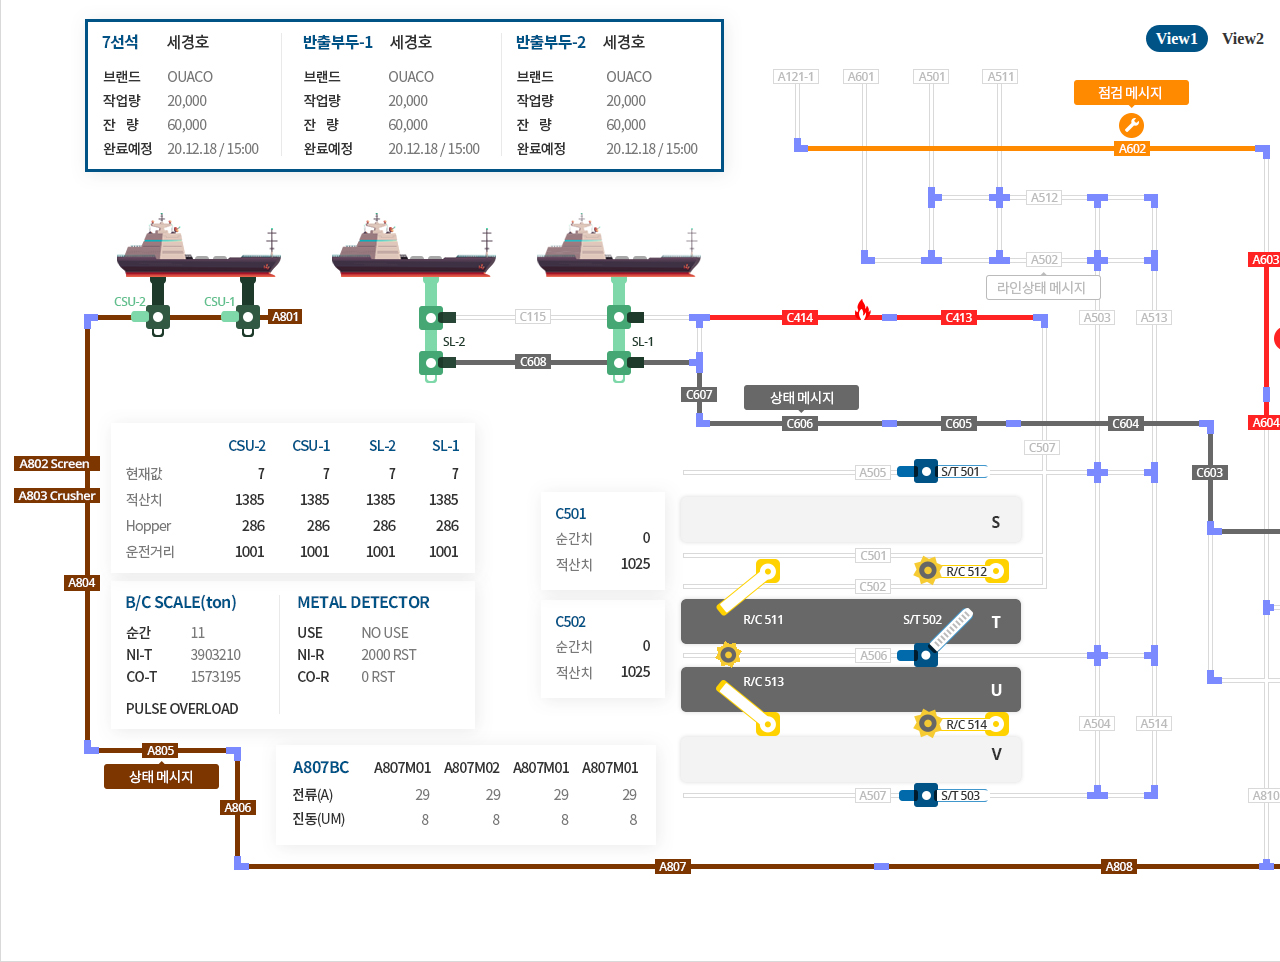
==== index.html @ 5bb2e585 "타이틀 수정" ====
<html>
	<title>포스코 모니터링 페이지_201228</title>
	<body>
		<style>
			body{margin:0; padding:0;}
			.main_bg{background:url('img/posco_1.jpg')no-repeat center; height:962px; width:1920px; margin:0 auto; position:relative;}
			.cogwheel{position:relative; width:100%; height:100%;}
			.cogwheel p{position:absolute;}
			.cogwheel .reclaimer_left1{left:715px; bottom:277px;}
			.cogwheel .reclaimer_left2{right:470px; bottom:405px;}
			.view_link{position:absolute; right:580px; z-index:333; top:30px;}
			.view_link a{text-decoration:blink; color:#333; font-weight:bold; padding:5px 10px; border-radius:50px;}
			.view_link a.on{color:#fff; background:#005386;}
		</style>
		<div class="main_bg">
			<div class="view_link">
				<a class="on" href="#">View1</a>
				<a href="view2.html">View2</a>
				<a href="view3.html">View3</a>
			</div>
			<div class="cogwheel">
				<p class="reclaimer_left1"><img src="img/reclaimer_left.gif"></p>
				<p class="reclaimer_left2"><img src="img/reclaimer_left.gif"></p>
			</div>
		</div>
	</body>
</html>
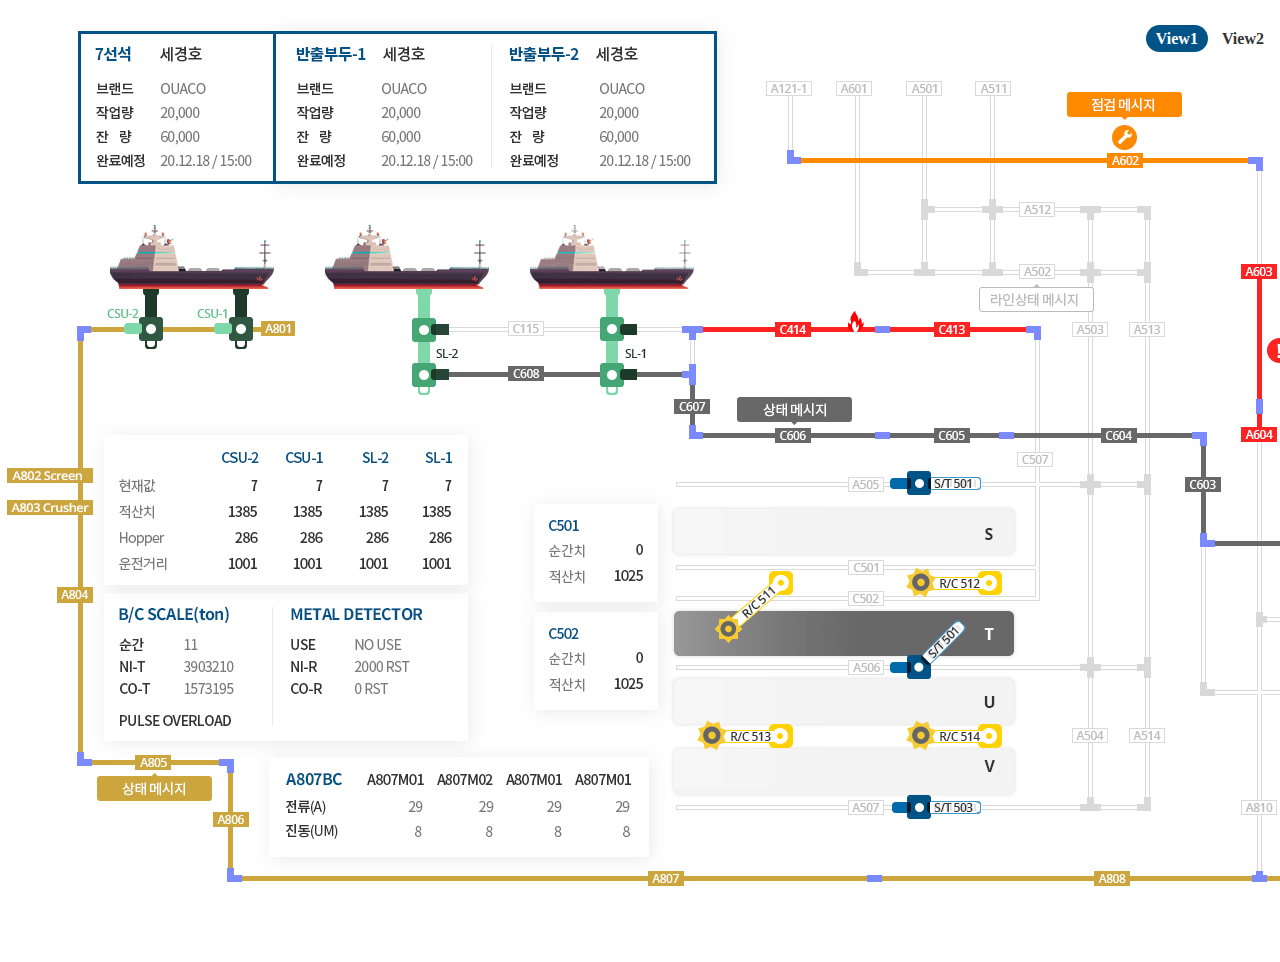
==== commit b4ba80ba: "위치 및 이미지 수정" ====
--- a/index.html
+++ b/index.html
@@ -6,8 +6,8 @@
 			.main_bg{background:url('img/posco_1.jpg')no-repeat center; height:962px; width:1920px; margin:0 auto; position:relative;}
 			.cogwheel{position:relative; width:100%; height:100%;}
 			.cogwheel p{position:absolute;}
-			.cogwheel .reclaimer_left1{left:715px; bottom:277px;}
-			.cogwheel .reclaimer_left2{right:470px; bottom:405px;}
+			.cogwheel .reclaimer_left1{left:715px; bottom:303px;}
+			.cogwheel .reclaimer_left2{right:470px; bottom:430px;}
 			.view_link{position:absolute; right:580px; z-index:333; top:30px;}
 			.view_link a{text-decoration:blink; color:#333; font-weight:bold; padding:5px 10px; border-radius:50px;}
 			.view_link a.on{color:#fff; background:#005386;}
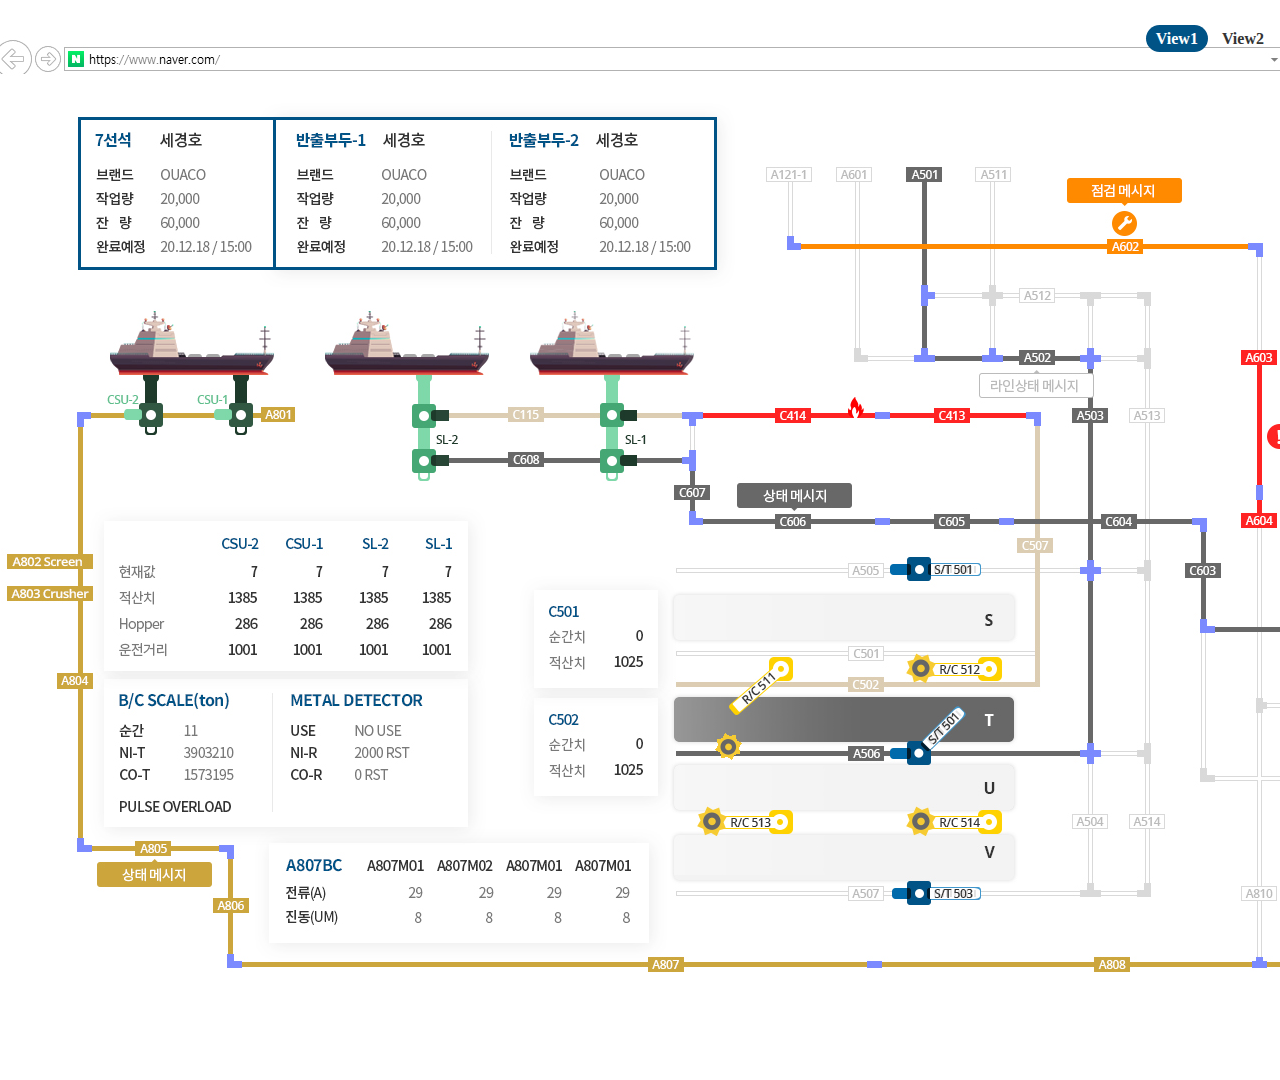
==== commit 88772641: "이미지 수정3차" ====
--- a/index.html
+++ b/index.html
@@ -3,7 +3,7 @@
 	<body>
 		<style>
 			body{margin:0; padding:0;}
-			.main_bg{background:url('img/posco_1.jpg')no-repeat center; height:962px; width:1920px; margin:0 auto; position:relative;}
+			.main_bg{background:url('img/posco_1.jpg')no-repeat center; height:1080px; width:1920px; margin:0 auto; position:relative;}
 			.cogwheel{position:relative; width:100%; height:100%;}
 			.cogwheel p{position:absolute;}
 			.cogwheel .reclaimer_left1{left:715px; bottom:303px;}
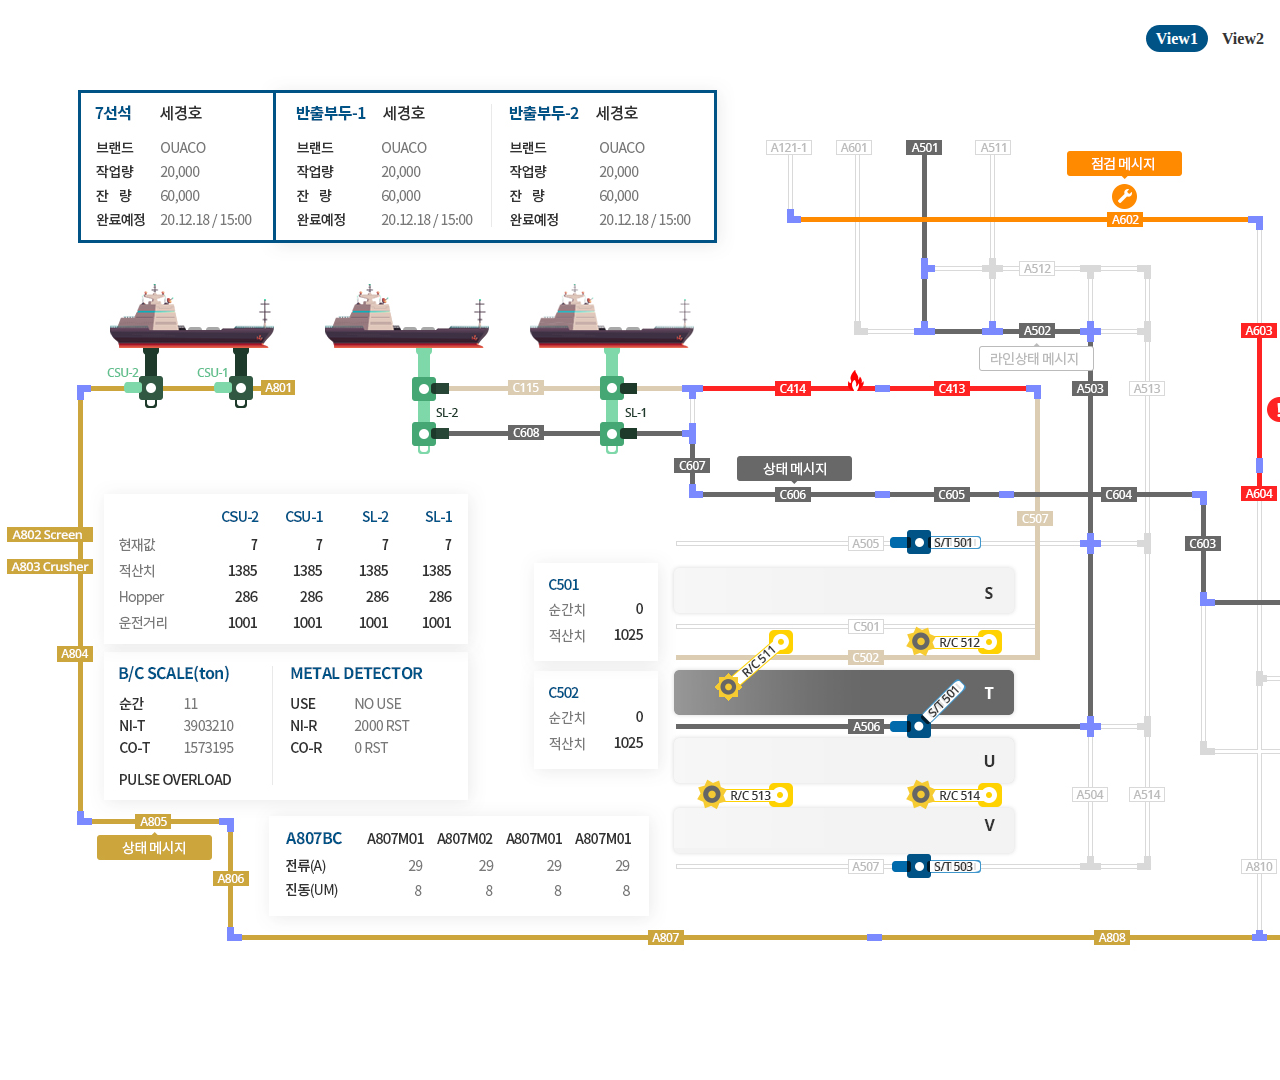
==== commit d7a9a5ac: "소스수정" ====
--- a/index.html
+++ b/index.html
@@ -6,8 +6,8 @@
 			.main_bg{background:url('img/posco_1.jpg')no-repeat center; height:1080px; width:1920px; margin:0 auto; position:relative;}
 			.cogwheel{position:relative; width:100%; height:100%;}
 			.cogwheel p{position:absolute;}
-			.cogwheel .reclaimer_left1{left:715px; bottom:303px;}
-			.cogwheel .reclaimer_left2{right:470px; bottom:430px;}
+			.cogwheel .reclaimer_left1{left:715px; bottom:363px;}
+			.cogwheel .reclaimer_left2{right:470px; bottom:490px;}
 			.view_link{position:absolute; right:580px; z-index:333; top:30px;}
 			.view_link a{text-decoration:blink; color:#333; font-weight:bold; padding:5px 10px; border-radius:50px;}
 			.view_link a.on{color:#fff; background:#005386;}
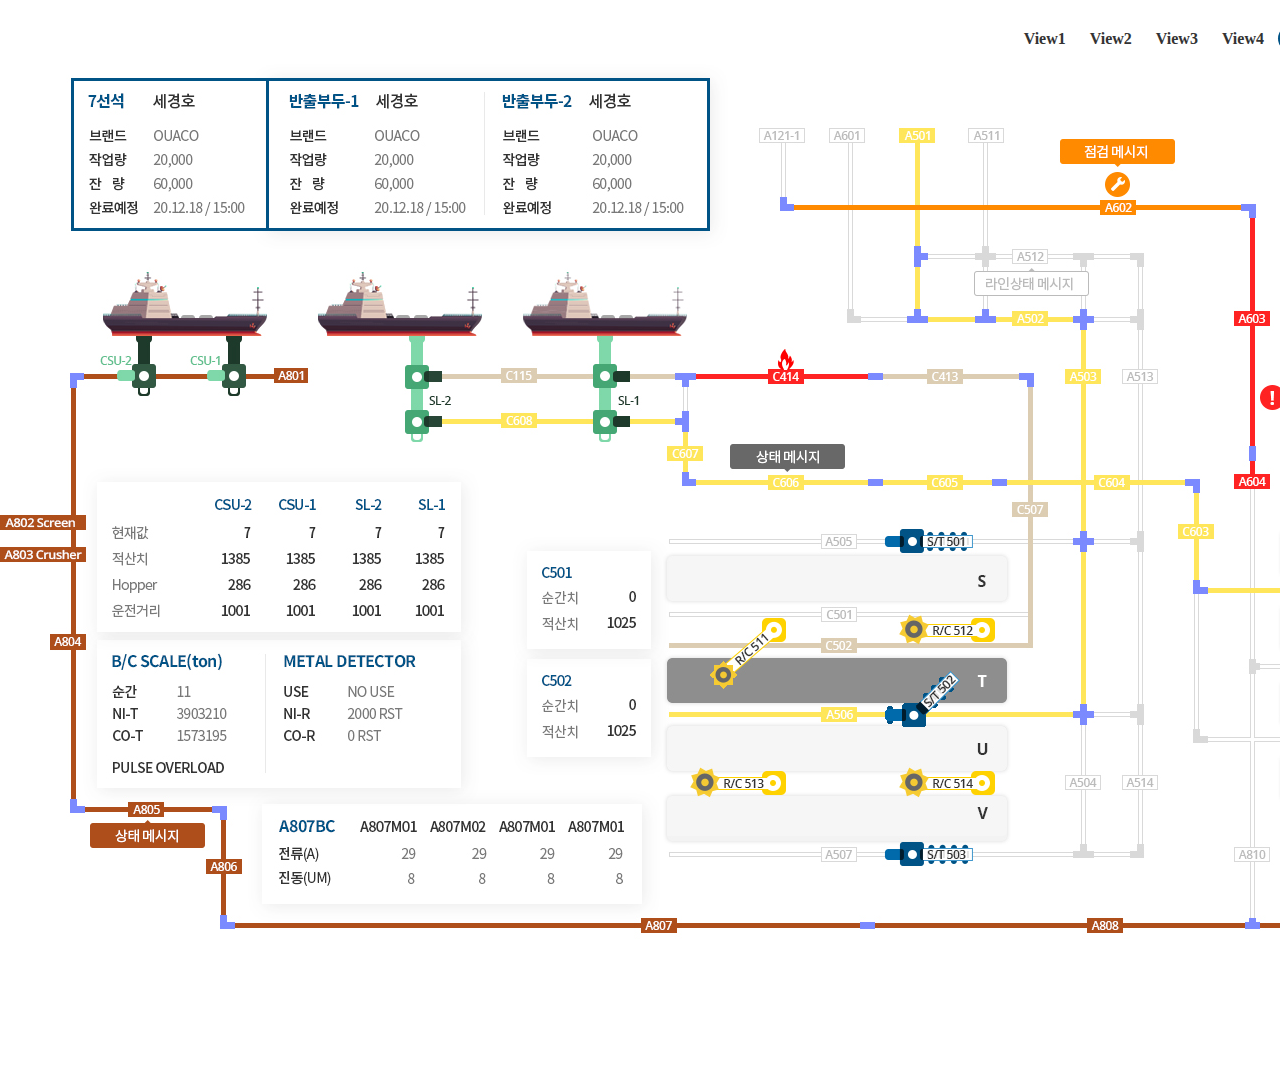
==== commit 6887e81e: "포스코폴더 변경" ====
--- a/index.html
+++ b/index.html
@@ -1,26 +1,30 @@
 <html>
-	<title>포스코 모니터링 페이지_201228</title>
+	<title>포스코 모니터링 페이지_201230</title>
 	<body>
 		<style>
 			body{margin:0; padding:0;}
-			.main_bg{background:url('img/posco_1.jpg')no-repeat center; height:1080px; width:1920px; margin:0 auto; position:relative;}
+			.main_bg{background:url('img/posco_1.jpg')no-repeat 100% center; height:1080px; width:1920px; margin:0 auto; position:relative;}
 			.cogwheel{position:relative; width:100%; height:100%;}
 			.cogwheel p{position:absolute;}
-			.cogwheel .reclaimer_left1{left:715px; bottom:363px;}
-			.cogwheel .reclaimer_left2{right:470px; bottom:490px;}
+			.cogwheel .reclaimer_left1{left:710px; bottom:375px;}
+			.cogwheel .reclaimer_left2{right:475px; bottom:500px;}
+			.cogwheel .stacker1{left:880px; bottom:333px;}
 			.view_link{position:absolute; right:580px; z-index:333; top:30px;}
 			.view_link a{text-decoration:blink; color:#333; font-weight:bold; padding:5px 10px; border-radius:50px;}
 			.view_link a.on{color:#fff; background:#005386;}
 		</style>
 		<div class="main_bg">
 			<div class="view_link">
-				<a class="on" href="#">View1</a>
-				<a href="view2.html">View2</a>
+				<a href="view5.html">View1</a>
+				<a href="view4.html">View2</a>
 				<a href="view3.html">View3</a>
+				<a href="view2.html">View4</a>
+				<a class="on" href="#">View5</a>
 			</div>
 			<div class="cogwheel">
 				<p class="reclaimer_left1"><img src="img/reclaimer_left.gif"></p>
 				<p class="reclaimer_left2"><img src="img/reclaimer_left.gif"></p>
+				<p class="stacker1"><img src="img/stacker_502.gif"/></p>
 			</div>
 		</div>
 	</body>
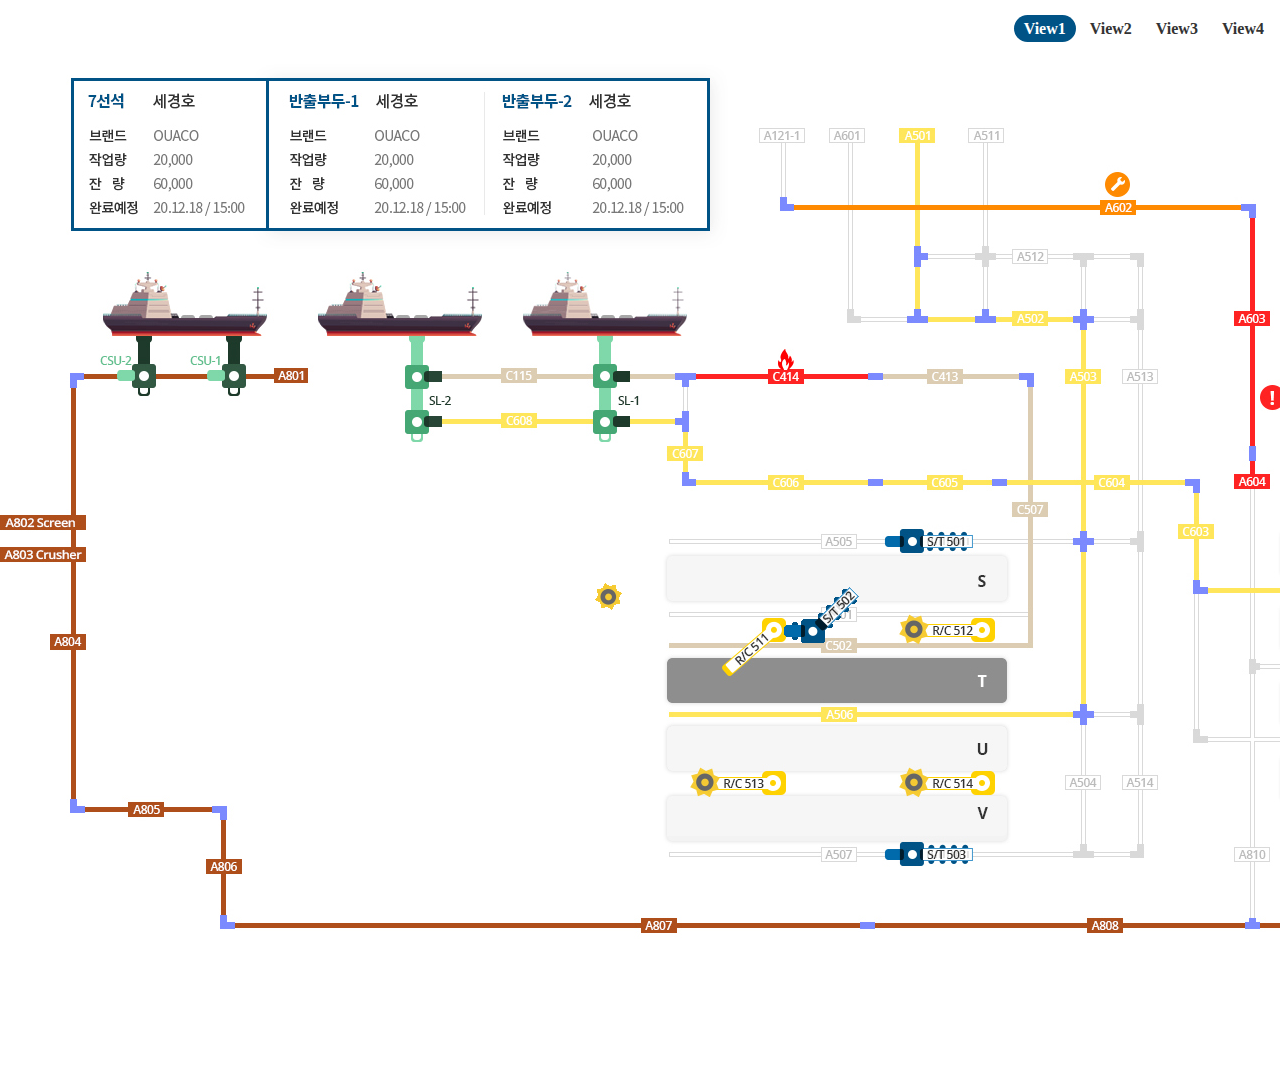
==== commit e13dff16: "Update index.html" ====
--- a/index.html
+++ b/index.html
@@ -3,27 +3,27 @@
 	<body>
 		<style>
 			body{margin:0; padding:0;}
-			.main_bg{background:url('img/posco_1.jpg')no-repeat 100% center; height:1080px; width:1920px; margin:0 auto; position:relative;}
+			.main_bg{background:url('img/posco_2.jpg')no-repeat 100% center; height:1080px; width:1920px; margin:0 auto; position:relative;}
 			.cogwheel{position:relative; width:100%; height:100%;}
 			.cogwheel p{position:absolute;}
-			.cogwheel .reclaimer_left1{left:710px; bottom:375px;}
-			.cogwheel .reclaimer_left2{right:475px; bottom:500px;}
-			.cogwheel .stacker1{left:880px; bottom:333px;}
-			.view_link{position:absolute; right:580px; z-index:333; top:30px;}
+			.cogwheel .reclaimer_left1{left:595px; bottom:453px;}
+			.cogwheel .reclaimer_left2{right:200px; bottom:565px;}
+			.cogwheel .stacker1{left:779px; bottom:417px;}
+			.view_link{position:absolute; right:580px; z-index:333; top:20px;}
 			.view_link a{text-decoration:blink; color:#333; font-weight:bold; padding:5px 10px; border-radius:50px;}
 			.view_link a.on{color:#fff; background:#005386;}
 		</style>
 		<div class="main_bg">
 			<div class="view_link">
-				<a href="view5.html">View1</a>
-				<a href="view4.html">View2</a>
+				<a class="on" href="#">View1</a>
+				<a href="view2.html">View2</a>
 				<a href="view3.html">View3</a>
-				<a href="view2.html">View4</a>
-				<a class="on" href="#">View5</a>
+				<a href="view4.html">View4</a>
+				<a href="view5.html">View5</a>
 			</div>
 			<div class="cogwheel">
-				<p class="reclaimer_left1"><img src="img/reclaimer_left.gif"></p>
-				<p class="reclaimer_left2"><img src="img/reclaimer_left.gif"></p>
+				<p class="reclaimer_left1"><img src="img/reclaimer_left.gif"/></p>
+				<p class="reclaimer_left2"><img src="img/reclaimer_left.gif"/></p>
 				<p class="stacker1"><img src="img/stacker_502.gif"/></p>
 			</div>
 		</div>
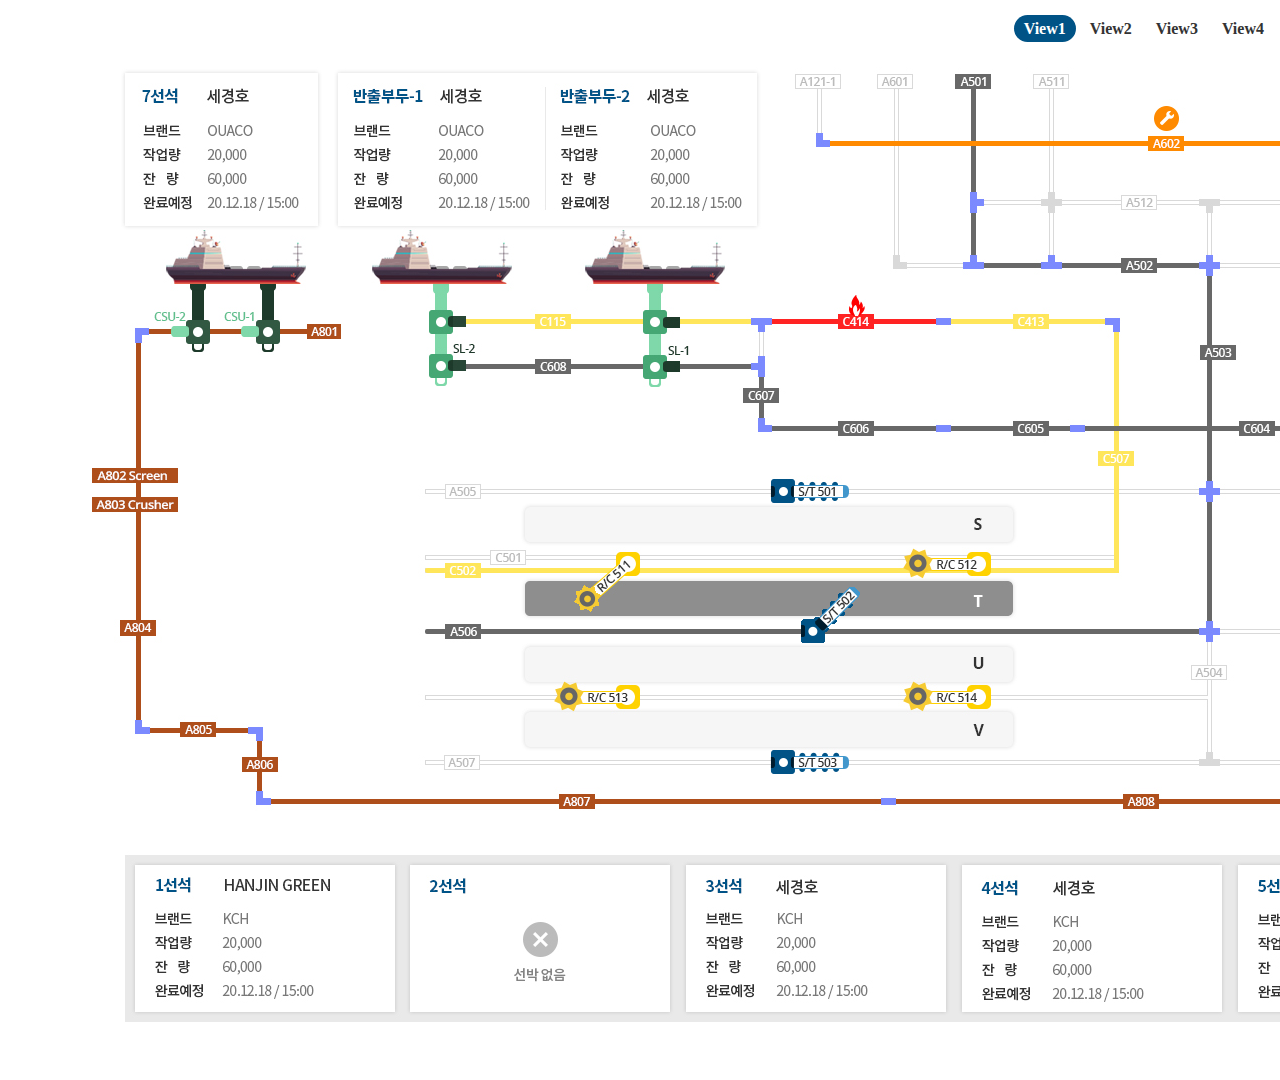
==== commit 957b8977: "210105일자 최종수정" ====
--- a/index.html
+++ b/index.html
@@ -1,13 +1,13 @@
 <html>
-	<title>포스코 모니터링 페이지_201230</title>
+	<title>포스코터미날 모니터링 페이지_201231</title>
 	<body>
 		<style>
 			body{margin:0; padding:0;}
-			.main_bg{background:url('img/posco_2.jpg')no-repeat 100% center; height:1080px; width:1920px; margin:0 auto; position:relative;}
+			.main_bg{background:url('img/posco_1.jpg')no-repeat 100% center; height:1080px; width:1920px; margin:0 auto; position:relative;}
 			.cogwheel{position:relative; width:100%; height:100%;}
 			.cogwheel p{position:absolute;}
-			.cogwheel .reclaimer_left1{left:595px; bottom:453px;}
-			.cogwheel .reclaimer_left2{right:200px; bottom:565px;}
+			.cogwheel .reclaimer_left1{left:574px; bottom:451px;}
+			.cogwheel .reclaimer_left2{right:218px; bottom:489px;}
 			.cogwheel .stacker1{left:779px; bottom:417px;}
 			.view_link{position:absolute; right:580px; z-index:333; top:20px;}
 			.view_link a{text-decoration:blink; color:#333; font-weight:bold; padding:5px 10px; border-radius:50px;}
